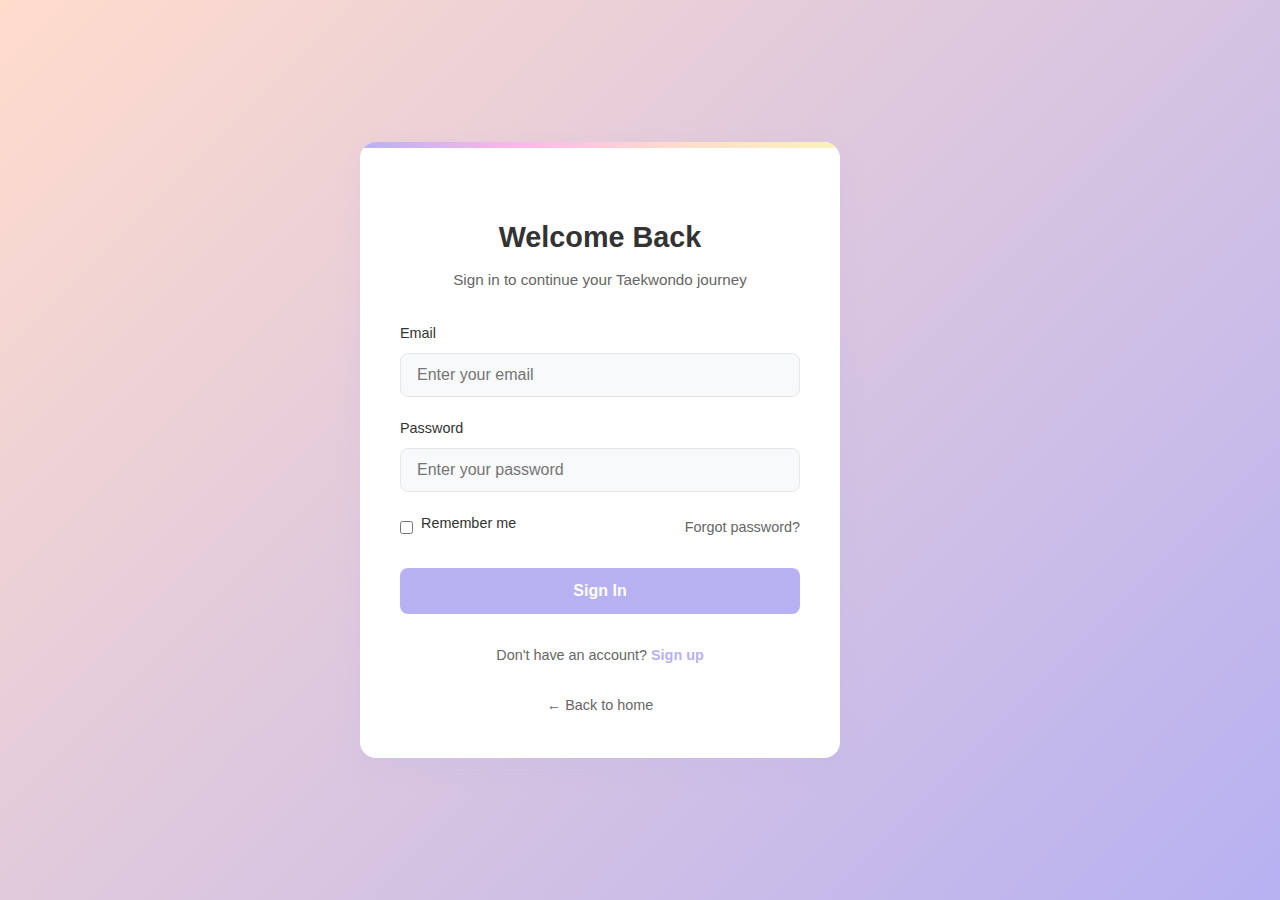
==== login.html @ 1f33d306 "init publish" ====
<!DOCTYPE html>
<html lang="en">
<head>
    <meta charset="UTF-8">
    <meta http-equiv="X-UA-Compatible" content="IE=edge">
    <meta name="viewport" content="width=device-width, initial-scale=1.0">
    <title>Login - Taekwondo Community</title>
    <link rel="stylesheet" href="style.css">
    <link rel="stylesheet" href="auth.css">
</head>
<body>
    <div class="auth-container">
        <div class="auth-card">
            <div class="auth-header">
                <h1>Welcome Back</h1>
                <p>Sign in to continue your Taekwondo journey</p>
            </div>
            
            <div class="alert-message error" id="errorMessage" style="display: none;"></div>
            <div class="alert-message success" id="successMessage" style="display: none;"></div>
            
            <form class="auth-form" id="loginForm">
                <div class="form-group">
                    <label for="email">Email</label>
                    <input type="email" id="email" name="email" placeholder="Enter your email" required>
                    <div class="error-text" id="emailError"></div>
                </div>
                
                <div class="form-group">
                    <label for="password">Password</label>
                    <input type="password" id="password" name="password" placeholder="Enter your password" required>
                    <div class="error-text" id="passwordError"></div>
                </div>
                
                <div class="form-options">
                    <div class="remember-me">
                        <input type="checkbox" id="remember" name="remember">
                        <label for="remember">Remember me</label>
                    </div>
                    <a href="#" class="forgot-password">Forgot password?</a>
                </div>
                
                <button type="submit" class="auth-button" id="loginButton">
                    <span class="button-text">Sign In</span>
                    <span class="button-loader" style="display: none;"></span>
                </button>
            </form>
            
            <div class="auth-footer">
                <p>Don't have an account? <a href="register.html">Sign up</a></p>
            </div>
            
            <div class="return-home">
                <a href="index.html">← Back to home</a>
            </div>
        </div>
    </div>

    <script>
        document.addEventListener('DOMContentLoaded', function() {
            const loginForm = document.getElementById('loginForm');
            const loginButton = document.getElementById('loginButton');
            const buttonText = loginButton.querySelector('.button-text');
            const buttonLoader = loginButton.querySelector('.button-loader');
            const errorMessage = document.getElementById('errorMessage');
            const successMessage = document.getElementById('successMessage');
            const emailError = document.getElementById('emailError');
            const passwordError = document.getElementById('passwordError');

            // Function to validate email format
            function isValidEmail(email) {
                const emailRegex = /^[^\s@]+@[^\s@]+\.[^\s@]+$/;
                return emailRegex.test(email);
            }

            // Function to display specific field errors
            function showFieldError(element, message) {
                element.textContent = message;
                element.style.display = 'block';
            }

            // Function to clear field errors
            function clearFieldErrors() {
                emailError.textContent = '';
                emailError.style.display = 'none';
                passwordError.textContent = '';
                passwordError.style.display = 'none';
            }

            // Function to show alert messages
            function showAlert(element, message) {
                element.textContent = message;
                element.style.display = 'block';
                setTimeout(() => {
                    element.style.display = 'none';
                }, 5000);
            }

            // Set loading state
            function setLoading(isLoading) {
                if (isLoading) {
                    buttonText.style.display = 'none';
                    buttonLoader.style.display = 'block';
                    loginButton.disabled = true;
                } else {
                    buttonText.style.display = 'block';
                    buttonLoader.style.display = 'none';
                    loginButton.disabled = false;
                }
            }

            loginForm.addEventListener('submit', function(e) {
                e.preventDefault();
                clearFieldErrors();
                errorMessage.style.display = 'none';
                successMessage.style.display = 'none';

                const email = document.getElementById('email').value.trim();
                const password = document.getElementById('password').value.trim();
                let hasError = false;

                // Validate email
                if (!email) {
                    showFieldError(emailError, 'Email is required');
                    hasError = true;
                } else if (!isValidEmail(email)) {
                    showFieldError(emailError, 'Please enter a valid email address');
                    hasError = true;
                }

                // Validate password
                if (!password) {
                    showFieldError(passwordError, 'Password is required');
                    hasError = true;
                }

                if (hasError) return;

                // Set loading state
                setLoading(true);

                // Prepare data for API
                const data = {
                    email: email,
                    password: password
                };

                // Call Xano API
                fetch('https://x8ki-letl-twmt.n7.xano.io/api:jyotHfBB/auth/login', {
                    method: 'POST',
                    headers: {
                        'Content-Type': 'application/json'
                    },
                    body: JSON.stringify(data)
                })
                .then(response => {
                    if (!response.ok) {
                        return response.json().then(err => {
                            throw new Error(err.message || 'Login failed. Please check your credentials.');
                        });
                    }
                    return response.json();
                })
                .then(data => {
                    // Login successful
                    showAlert(successMessage, 'Login successful! Redirecting...');
                    
                    // Store auth token
                    if (data.authToken) {
                        localStorage.setItem('authToken', data.authToken);
                    }
                    
                    // Redirect to home page after delay
                    setTimeout(() => {
                        window.location.href = 'index.html';
                    }, 1500);
                })
                .catch(error => {
                    showAlert(errorMessage, error.message || 'Login failed. Please try again.');
                })
                .finally(() => {
                    setLoading(false);
                });
            });
        });
    </script>
</body>
</html>
---- style.css ----
/* Responsive design */
@media (max-width: 768px) {
    body {
        padding: 10px;
    }
    
    h1 {
        font-size: 1.8rem;
    }
    
    h2 {
        font-size: 1.3rem;
    }
    
    .container {
        flex-direction: column;
        align-items: center;
    }
    
    .main-image {
        width: auto;
    }
    
    .menu-toggle {
        display: flex;
    }
    
    .nav-menu {
        position: absolute;
        flex-direction: column;
        background-color: white;
        width: 100%;
        top: 70px;
        left: 0;
        padding: 20px 0;
        box-shadow: 0 10px 10px rgba(0, 0, 0, 0.05);
        gap: 15px;
        transform: translateY(-150%);
        opacity: 0;
        transition: all 0.3s;
        pointer-events: none;
        z-index: 90;
    }
    
    .nav-menu.active {
        transform: translateY(0);
        opacity: 1;
        pointer-events: all;
    }
    
    .nav-menu li {
        text-align: center;
    }
    
    .auth-links {
        position: absolute;
        right: 60px;
    }
    
    .login-btn {
        display: none;
    }
    
    .menu-toggle.active span:nth-child(1) {
        transform: translateY(8px) rotate(45deg);
    }
    
    .menu-toggle.active span:nth-child(2) {
        opacity: 0;
    }
    
    .menu-toggle.active span:nth-child(3) {
        transform: translateY(-8px) rotate(-45deg);
    }
    
    .user-dropdown {
        right: -10px;
    }
}/* Base styles */
:root {
    /* New color theme */
    --purple: #B7B1F2;
    --pink: #FDB7EA;
    --peach: #FFDCCC;
    --yellow: #FBF3B9;
    
    /* RGB values */
    --purple-rgb: 183, 177, 242;
    --pink-rgb: 253, 183, 234;
    --peach-rgb: 255, 220, 204;
    --yellow-rgb: 251, 243, 185;
    
    /* Original variables for compatibility */
    --primary-color: var(--purple);
    --primary-dark: rgba(var(--purple-rgb), 0.8);
    --highlight-color: var(--pink);
    --background-color: #f8f9fa;
    --text-color: #333;
    --header-color: #444;
}

* {
    margin: 0;
    padding: 0;
    box-sizing: border-box;
}

body {
    background-color: var(--background-color);
    background-image: linear-gradient(45deg, var(--yellow) 0%, var(--peach) 100%);
    color: var(--text-color);
    font-family: Arial, sans-serif;
    line-height: 1.6;
    max-width: 1200px;
    margin: 0 auto;
    padding: 20px;
    min-height: 100vh;
}

/* Typography */
h1, h2, h3, h4 {
    color: var(--header-color);
    margin-bottom: 1rem;
}

h1 {
    text-align: center;
    font-size: 2.2rem;
    margin: 2rem 0;
}

h2 {
    font-size: 1.5rem;
    border-bottom: 2px solid var(--primary-color);
    padding-bottom: 0.5rem;
    margin-top: 1.5rem;
}

p {
    margin-bottom: 1rem;
}

.highlight {
    color: var(--highlight-color);
    font-weight: bold;
}

/* Layout */
header, footer {
    text-align: center;
    padding: 1rem 0;
}

footer {
    margin-top: 2rem;
    font-style: italic;
    font-size: 0.9rem;
}

.hero {
    display: flex;
    justify-content: center;
    margin: 2rem 0;
}

.gallery {
    text-align: center;
    width: 100%;
}

.main-image {
    max-width: auto;
    height: auto;
    border-radius: 12px;
    box-shadow: 0 8px 16px rgba(var(--purple-rgb), 0.3);
    transition: opacity 0.3s ease;
    object-fit: cover;
    max-height: 400px;
    width: 100%;
}

.content, .characteristics {
    max-width: 800px;
    margin: 0 auto;
    padding: 1rem;
}

.characteristic-item {
    margin-bottom: 2rem;
    padding: .5rem;
    background-color: rgba(255, 255, 255, 0.7);
    border-radius: 12px;
    box-shadow: 0 4px 12px rgba(var(--purple-rgb), 0.15);
    transition: transform 0.3s ease, box-shadow 0.3s ease;
}

.view-technique {
    background-color: var(--primary-color);
    color: white;
    border: none;
    padding: 8px 16px;
    margin-top: 12px;
    border-radius: 6px;
    cursor: pointer;
    font-weight: 500;
    transition: all 0.2s ease;
    display: inline-block;
}

.view-technique:hover {
    background-color: rgba(var(--purple-rgb), 0.8);
    transform: translateY(-2px);
    box-shadow: 0 4px 8px rgba(var(--purple-rgb), 0.3);
}

.characteristic-item.active {
    border-left: 4px solid var(--pink);
    transform: translateY(-5px);
    box-shadow: 0 8px 20px rgba(var(--purple-rgb), 0.25);
}

/* Navigation */
.container {
    display: flex;
    justify-content: center;
    gap: 1rem;
    margin: 2rem 0;
}

.next-button, .previous-button {
    display: inline-block;
    padding: 12px 24px;
    background-color: var(--primary-color);
    color: white;
    border: none;
    border-radius: 8px;
    font-size: 1rem;
    font-weight: 500;
    cursor: pointer;
    text-decoration: none;
    transition: all 0.3s ease;
    box-shadow: 0 2px 8px rgba(var(--purple-rgb), 0.3);
}

.next-button:hover, .previous-button:hover {
    background-color: var(--primary-dark);
    transform: translateY(-2px);
    box-shadow: 0 4px 12px rgba(var(--purple-rgb), 0.4);
}

.next-button:active, .previous-button:active {
    transform: translateY(0);
    box-shadow: 0 2px 4px rgba(var(--purple-rgb), 0.3);
}

/* Navigation Bar */
.navbar {
    background-color: white;
    box-shadow: 0 2px 10px rgba(0, 0, 0, 0.05);
    position: sticky;
    top: 0;
    z-index: 100;
}

.navbar-container {
    display: flex;
    justify-content: space-between;
    align-items: center;
    padding: 15px 20px;
    max-width: 1200px;
    margin: 0 auto;
}

.logo {
    font-weight: 700;
    font-size: 1.5rem;
    color: var(--text-color);
    text-decoration: none;
    letter-spacing: 1px;
}

.nav-menu {
    display: flex;
    list-style: none;
    margin: 0;
    padding: 0;
    gap: 30px;
}

.nav-link {
    color: var(--text-color);
    text-decoration: none;
    font-weight: 500;
    position: relative;
    transition: color 0.3s;
    padding: 8px 12px;
}

.nav-link:hover {
    color: var(--primary-color);
}

.nav-link::after {
    content: '';
    position: absolute;
    width: 0;
    height: 2px;
    bottom: 0;
    left: 50%;
    transform: translateX(-50%);
    background-color: var(--primary-color);
    transition: width 0.3s;
}

.nav-link:hover::after {
    width: 80%;
}

.nav-link.active {
    color: var(--primary-color);
}

.nav-link.active::after {
    width: 80%;
    background-color: var(--pink);
}

.auth-links {
    display: flex;
    align-items: center;
    gap: 15px;
}

.login-btn {
    color: var(--primary-color);
    text-decoration: none;
    font-weight: 600;
    transition: color 0.3s;
}

.login-btn:hover {
    color: rgba(var(--purple-rgb), 0.8);
}

.register-btn {
    background-color: var(--primary-color);
    color: white;
    text-decoration: none;
    padding: 8px 16px;
    border-radius: 6px;
    font-weight: 600;
    transition: all 0.3s;
}

.register-btn:hover {
    background-color: rgba(var(--purple-rgb), 0.8);
    transform: translateY(-2px);
}

.menu-toggle {
    display: none;
    flex-direction: column;
    gap: 5px;
    cursor: pointer;
}

.menu-toggle span {
    display: block;
    width: 25px;
    height: 3px;
    background-color: var(--text-color);
    transition: all 0.3s;
}

/* User Profile & Logout Styling */
.user-profile {
    position: relative;
    cursor: pointer;
}

.user-greeting {
    display: inline-block;
    color: var(--text-color);
    font-weight: 500;
    padding: 8px 12px;
    position: relative;
}

.user-greeting::after {
    content: '▼';
    font-size: 0.7em;
    margin-left: 5px;
    transition: transform 0.3s;
}

.user-profile.active .user-greeting::after {
    transform: rotate(180deg);
}

.user-dropdown {
    position: absolute;
    top: 100%;
    right: 0;
    background-color: white;
    border-radius: 8px;
    box-shadow: 0 5px 15px rgba(var(--purple-rgb), 0.2);
    width: 150px;
    overflow: hidden;
    opacity: 0;
    visibility: hidden;
    transform: translateY(10px);
    transition: all 0.3s;
    z-index: 100;
}

.user-profile.active .user-dropdown {
    opacity: 1;
    visibility: visible;
    transform: translateY(0);
}

.user-dropdown ul {
    list-style: none;
    padding: 0;
    margin: 0;
}

.user-dropdown ul li {
    border-bottom: 1px solid rgba(var(--purple-rgb), 0.1);
}

.user-dropdown ul li:last-child {
    border-bottom: none;
}

.user-dropdown ul li a {
    display: block;
    padding: 12px 15px;
    color: var(--text-color);
    text-decoration: none;
    transition: all 0.2s;
}

.user-dropdown ul li a:hover {
    background-color: rgba(var(--purple-rgb), 0.1);
    color: var(--primary-color);
}

#logoutBtn {
    color: #e74c3c;
}

.logout-message {
    position: fixed;
    top: 20px;
    right: 20px;
    background-color: rgba(var(--purple-rgb), 0.9);
    color: white;
    padding: 12px 20px;
    border-radius: 8px;
    z-index: 1000;
    animation: fadeInOut 2s ease;
}

@keyframes fadeInOut {
    0% { opacity: 0; transform: translateY(-20px); }
    20% { opacity: 1; transform: translateY(0); }
    80% { opacity: 1; transform: translateY(0); }
    100% { opacity: 0; transform: translateY(-20px); }
}

/* Make sure these accordion styles are added to your style.css file */

/* Accordion Styles */
.accordion-container {
    max-width: 800px;
    margin: 0 auto;
}

.accordion {
    margin-bottom: 1rem;
    border-radius: 12px;
    overflow: hidden;
    transition: all 0.3s ease;
}

.accordion-header {
    padding: 1.25rem 1.5rem;
    background-color: rgba(255, 255, 255, 0.8);
    display: flex;
    justify-content: space-between;
    align-items: center;
    cursor: pointer;
    border-radius: 12px;
    transition: all 0.3s ease;
}

.accordion-header:hover {
    background-color: rgba(255, 255, 255, 0.9);
}

.accordion-header h2 {
    margin: 0;
    font-size: 1.3rem;
    transition: color 0.3s ease;
}

.accordion-icon {
    font-size: 1.5rem;
    color: var(--primary-color);
    transition: transform 0.3s ease;
}

.accordion.active .accordion-icon {
    transform: rotate(45deg);
}

.accordion-content {
    background-color: rgba(255, 255, 255, 0.7);
    padding: 0 1.5rem;
    max-height: 0;
    overflow: hidden;
    transition: all 0.5s ease;
    opacity: 0;
    visibility: hidden;
}

.accordion.active .accordion-content {
    padding: 1.5rem;
    max-height: none; /* Remove the fixed height limit */
    opacity: 1;
    visibility: visible;
}
.accordion.active .accordion-header {
    border-radius: 12px 12px 0 0;
    background-color: rgba(var(--purple-rgb), 0.1);
}

.characteristic-item.technique-active .accordion-header {
    background-color: rgba(var(--pink-rgb), 0.15);
    border-left: 4px solid var(--pink);
}

.characteristic-item.technique-active .accordion-icon {
    color: var(--pink);
}

/* Add these styles to your style.css file to fix the hero image display */

/* Hero section styling */
.hero {
    width: 100%;
    display: flex;
    justify-content: center;
    align-items: center;
    margin: 2rem 0;
    overflow: hidden;
}

.gallery {
    width: 100%;
    max-width: 1200px;
    text-align: center;
}

.main-image {
    width: auto;
    height: auto;
    max-height: 500px;
    object-fit: cover;
    object-position: center;
    border-radius: 12px;
    box-shadow: 0 8px 16px rgba(var(--purple-rgb), 0.3);
    transition: opacity 0.3s ease;
}

/* Responsive adjustments */
@media (max-width: 768px) {
    .main-image {
        max-height: 300px;
    }
}

/* Optional: If you prefer the image to be contained instead of cropped */
.main-image.contain {
    object-fit: contain;
    background-color: rgba(0, 0, 0, 0.05);
    padding: 10px;
}

/* Add these styles to create the modal effect shown in your screenshot */

/* Modal Styles */
.technique-modal {
    display: none;
    position: fixed;
    top: 0;
    left: 0;
    width: 100%;
    height: 100%;
    background-color: rgba(0, 0, 0, 0.5);
    z-index: 1000;
    justify-content: center;
    align-items: center;
    padding: 20px;
}

.technique-modal.active {
    display: flex;
}

.modal-content {
    background-color: white;
    border-radius: 12px;
    max-width: 800px;
    width: 100%;
    max-height: 90vh;
    overflow-y: auto;
    position: relative;
    box-shadow: 0 10px 25px rgba(0, 0, 0, 0.2);
    animation: modalFadeIn 0.3s ease;
}

@keyframes modalFadeIn {
    from {
        opacity: 0;
        transform: translateY(-20px);
    }
    to {
        opacity: 1;
        transform: translateY(0);
    }
}

.modal-header {
    padding: 15px 20px;
    border-bottom: 2px solid var(--peach);
    display: flex;
    justify-content: space-between;
    align-items: center;
    background-color: rgba(var(--pink-rgb), 0.1);
}

.modal-header h3 {
    margin: 0;
    color: var(--highlight-color);
    font-size: 1.3rem;
}

.close-modal {
    background: none;
    border: none;
    font-size: 1.5rem;
    color: #999;
    cursor: pointer;
    transition: color 0.2s;
}

.close-modal:hover {
    color: #333;
}

/* Modal Image Container */
.modal-image-container {
    width: 100%;
    overflow: hidden;
    border-bottom: 1px solid #eee;
}

.modal-image {
    width: 100%;
    height: auto;
    max-height: 300px;
    object-fit: cover;
    object-position: center;
    display: block;
}

.modal-body {
    padding: 20px;
    line-height: 1.6;
}

.modal-footer {
    padding: 15px 20px;
    border-top: 1px solid #eee;
    text-align: center;
}

.view-technique-modal {
    background-color: var(--primary-color);
    color: white;
    border: none;
    padding: 8px 16px;
    margin-top: 5px;
    border-radius: 6px;
    cursor: pointer;
    font-weight: 500;
    transition: all 0.2s ease;
    display: inline-block;
}

.view-technique-modal:hover {
    background-color: rgba(var(--purple-rgb), 0.8);
    transform: translateY(-2px);
    box-shadow: 0 4px 8px rgba(var(--purple-rgb), 0.3);
}

/* For mobile */
@media (max-width: 768px) {
    .modal-content {
        max-height: 90vh;
    }
    
    .modal-image {
        max-height: 400px;
    }
}

/* Improved mobile navigation styles */

@media (max-width: 768px) {
    /* Navbar container */
    .navbar {
      padding: 10px 0;
    }
    
    .navbar-container {
      padding: 0 15px;
      position: relative;
    }
    
    /* Logo */
    .logo {
      font-size: 1.2rem;
      letter-spacing: 1px;
      font-weight: 700;
    }
    
    /* Menu toggle (hamburger) button */
    .menu-toggle {
      display: flex;
      flex-direction: column;
      gap: 5px;
      background: none;
      border: none;
      padding: 5px;
      margin-right: 10px;
      cursor: pointer;
      z-index: 100;
    }
    
    .menu-toggle span {
      display: block;
      width: 25px;
      height: 3px;
      background-color: var(--text-color);
      transition: all 0.3s;
      border-radius: 2px;
    }
    
    /* Hamburger animation */
    .menu-toggle.active span:nth-child(1) {
      transform: translateY(8px) rotate(45deg);
    }
    
    .menu-toggle.active span:nth-child(2) {
      opacity: 0;
    }
    
    .menu-toggle.active span:nth-child(3) {
      transform: translateY(-8px) rotate(-45deg);
    }
    
    /* Mobile dropdown menu */
    .nav-menu {
      position: absolute;
      flex-direction: column;
      background-color: white;
      width: 100%;
      top: 60px;
      left: 0;
      padding: 20px 0;
      box-shadow: 0 10px 10px rgba(0, 0, 0, 0.05);
      gap: 15px;
      transform: translateY(-150%);
      opacity: 0;
      transition: all 0.3s;
      pointer-events: none;
      z-index: 95;
    }
    
    .nav-menu.active {
      transform: translateY(0);
      opacity: 1;
      pointer-events: all;
    }
    
    .nav-menu li {
      text-align: center;
      width: 100%;
    }
    
    .nav-link {
      display: block;
      padding: 12px 20px;
      width: 100%;
    }
    
    /* Auth links in mobile */
    .auth-links {
      position: absolute;
      right: 15px;
      top: 50%;
      transform: translateY(-50%);
      display: flex;
      align-items: center;
    }
    
    /* User greeting and logout */
    .user-greeting {
      display: none; /* Hide on mobile to save space */
    }
    
    .logout-btn {
      color: #e74c3c;
      text-decoration: none;
      padding: 8px 15px;
      font-weight: 600;
      font-size: 0.9rem;
      border-radius: 4px;
      background-color: rgba(231, 76, 60, 0.1);
    }
    
    /* Login/register buttons in mobile */
    .login-btn {
      display: none; /* Hide login on mobile to save space */
    }
    
    .register-btn {
      font-size: 0.9rem;
      padding: 6px 12px;
    }
  }

  /* Desktop navigation styles */

/* Navbar base */
.navbar {
    background-color: white;
    box-shadow: 0 2px 10px rgba(0, 0, 0, 0.05);
    position: sticky;
    top: 0;
    z-index: 100;
}

.navbar-container {
    display: flex;
    justify-content: space-between;
    align-items: center;
    padding: 15px 20px;
    max-width: 1200px;
    margin: 0 auto;
}

.nav-left {
    display: flex;
    align-items: center;
}

/* Logo styling */
.logo {
    font-weight: 700;
    font-size: 1.5rem;
    color: var(--text-color);
    text-decoration: none;
    letter-spacing: 1px;
}

/* Navigation menu */
.nav-menu {
    display: flex;
    list-style: none;
    margin: 0;
    padding: 0;
    gap: 30px;
}

.nav-link {
    color: var(--text-color);
    text-decoration: none;
    font-weight: 500;
    position: relative;
    transition: color 0.3s;
    padding: 8px 12px;
}

.nav-link:hover {
    color: var(--primary-color);
}

.nav-link::after {
    content: '';
    position: absolute;
    width: 0;
    height: 2px;
    bottom: 0;
    left: 50%;
    transform: translateX(-50%);
    background-color: var(--primary-color);
    transition: width 0.3s;
}

.nav-link:hover::after {
    width: 80%;
}

.nav-link.active {
    color: var(--primary-color);
}

.nav-link.active::after {
    width: 80%;
    background-color: var(--pink);
}

/* Auth links */
.auth-links {
    display: flex;
    align-items: center;
    gap: 15px;
}

.login-btn {
    color: var(--primary-color);
    text-decoration: none;
    font-weight: 600;
    transition: color 0.3s;
}

.login-btn:hover {
    color: rgba(var(--purple-rgb), 0.8);
}

.register-btn {
    background-color: var(--primary-color);
    color: white;
    text-decoration: none;
    padding: 8px 16px;
    border-radius: 6px;
    font-weight: 600;
    transition: all 0.3s;
}

.register-btn:hover {
    background-color: rgba(var(--purple-rgb), 0.8);
    transform: translateY(-2px);
}

/* Menu toggle button - hidden on desktop */
.menu-toggle {
    display: none;
}

#modalImage{
    height: 100%;
}
---- auth.css ----
/* Auth pages styling */
:root {
    /* New color theme */
    --purple: #B7B1F2;
    --pink: #FDB7EA;
    --peach: #FFDCCC;
    --yellow: #FBF3B9;
    
    /* RGB values */
    --purple-rgb: 183, 177, 242;
    --pink-rgb: 253, 183, 234;
    --peach-rgb: 255, 220, 204;
    --yellow-rgb: 251, 243, 185;
    
    /* Design system */
    --primary: var(--purple);
    --secondary: var(--pink);
    --accent: var(--peach);
    --background: #ffffff;
    --text-dark: #333333;
    --text-light: #666666;
    --border-color: #e6e6e6;
    --shadow-color: rgba(0, 0, 0, 0.1);
}

body {
    background: linear-gradient(135deg, var(--peach) 0%, var(--purple) 100%);
    min-height: 100vh;
    display: flex;
    align-items: center;
    justify-content: center;
    margin: 0;
    padding: 20px;
    font-family: 'Arial', sans-serif;
}

.auth-container {
    width: 100%;
    max-width: 480px;
    margin: 0 auto;
}

.auth-card {
    background-color: var(--background);
    border-radius: 16px;
    box-shadow: 0 8px 24px rgba(var(--purple-rgb), 0.15);
    padding: 40px;
    overflow: hidden;
    position: relative;
}

.auth-card::before {
    content: '';
    position: absolute;
    top: 0;
    left: 0;
    right: 0;
    height: 6px;
    background: linear-gradient(90deg, 
        var(--purple) 0%, 
        var(--pink) 33%, 
        var(--peach) 66%, 
        var(--yellow) 100%);
}

.auth-header {
    text-align: center;
    margin-bottom: 30px;
}

.auth-header h1 {
    color: var(--text-dark);
    font-size: 1.8rem;
    margin-bottom: 8px;
}

.auth-header p {
    color: var(--text-light);
    font-size: 0.95rem;
    margin: 0;
}

.auth-form {
    margin-bottom: 20px;
}

.form-group {
    margin-bottom: 20px;
}

.form-row {
    display: flex;
    gap: 16px;
    margin-bottom: 20px;
}

.form-group.half {
    width: 50%;
}

label {
    display: block;
    margin-bottom: 8px;
    color: var(--text-dark);
    font-size: 0.9rem;
    font-weight: 500;
}

input[type="text"],
input[type="email"],
input[type="password"],
select {
    width: 100%;
    padding: 12px 16px;
    border: 1px solid var(--border-color);
    border-radius: 8px;
    background-color: #f8f9fa;
    font-size: 1rem;
    transition: border-color 0.3s, box-shadow 0.3s;
}

input[type="text"]:focus,
input[type="email"]:focus,
input[type="password"]:focus,
select:focus {
    outline: none;
    border-color: var(--purple);
    box-shadow: 0 0 0 3px rgba(var(--purple-rgb), 0.2);
}

.form-options {
    display: flex;
    justify-content: space-between;
    align-items: center;
    margin: 15px 0 25px;
}

.remember-me {
    display: flex;
    align-items: center;
}

.remember-me input[type="checkbox"] {
    margin-right: 8px;
    accent-color: var(--purple);
}

.forgot-password {
    color: var(--text-light);
    font-size: 0.9rem;
    text-decoration: none;
    transition: color 0.3s;
}

.forgot-password:hover {
    color: var(--purple);
    text-decoration: underline;
}

.terms-privacy {
    display: flex;
    align-items: flex-start;
    margin-bottom: 25px;
    font-size: 0.85rem;
}

.terms-privacy input[type="checkbox"] {
    margin-right: 8px;
    margin-top: 3px;
    accent-color: var(--purple);
}

.terms-privacy a {
    color: var(--purple);
    text-decoration: none;
}

.terms-privacy a:hover {
    text-decoration: underline;
}

.auth-button {
    width: 100%;
    padding: 14px;
    background-color: var(--purple);
    color: white;
    border: none;
    border-radius: 8px;
    font-size: 1rem;
    font-weight: 600;
    cursor: pointer;
    transition: background-color 0.3s, transform 0.1s;
}

.auth-button:hover {
    background-color: rgba(var(--purple-rgb), 0.9);
}

.auth-button:active {
    transform: scale(0.98);
}

.auth-footer {
    text-align: center;
    margin-top: 30px;
    color: var(--text-light);
    font-size: 0.9rem;
}

.auth-footer a {
    color: var(--purple);
    text-decoration: none;
    font-weight: 600;
}

.auth-footer a:hover {
    text-decoration: underline;
}

.return-home {
    margin-top: 25px;
    text-align: center;
}

.return-home a {
    color: var(--text-light);
    font-size: 0.9rem;
    text-decoration: none;
    transition: color 0.3s;
}

.return-home a:hover {
    color: var(--purple);
}

/* Error and alert message styling */
.error-text {
    color: #e74c3c;
    font-size: 0.8rem;
    margin-top: 5px;
    display: none;
}

.alert-message {
    padding: 12px 16px;
    border-radius: 8px;
    margin-bottom: 20px;
    font-size: 0.9rem;
    display: none;
}

.alert-message.error {
    background-color: rgba(231, 76, 60, 0.1);
    border-left: 4px solid #e74c3c;
    color: #c0392b;
}

.alert-message.success {
    background-color: rgba(46, 204, 113, 0.1);
    border-left: 4px solid #2ecc71;
    color: #27ae60;
}

/* Loading spinner */
.button-loader {
    display: inline-block;
    width: 20px;
    height: 20px;
    border: 2px solid rgba(255, 255, 255, 0.3);
    border-radius: 50%;
    border-top-color: #fff;
    animation: spin 0.8s linear infinite;
}

@keyframes spin {
    to {
        transform: rotate(360deg);
    }
}
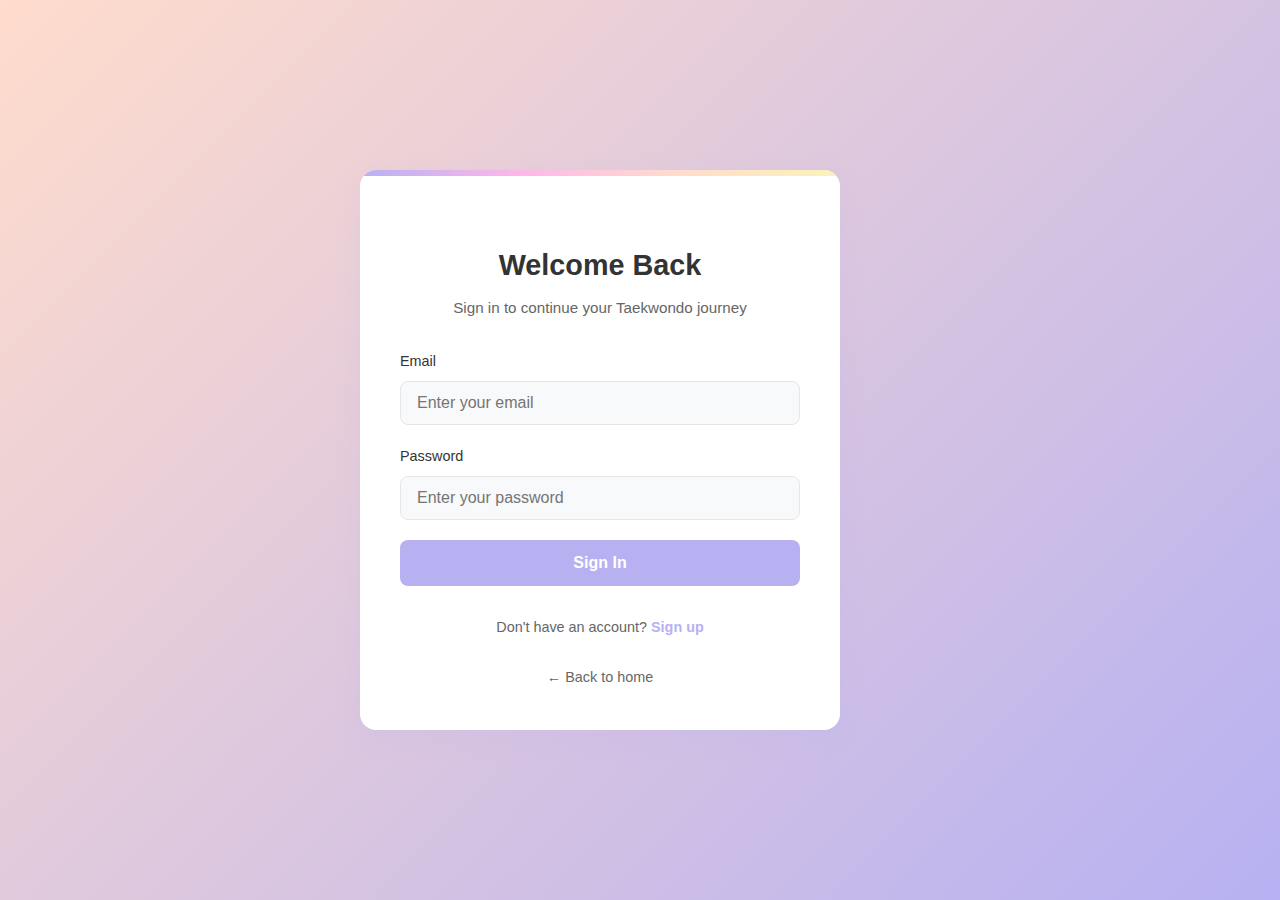
==== commit 48a9be36: "update" ====
--- a/login.html
+++ b/login.html
@@ -32,13 +32,13 @@
                     <div class="error-text" id="passwordError"></div>
                 </div>
                 
-                <div class="form-options">
+                <!-- <div class="form-options">
                     <div class="remember-me">
                         <input type="checkbox" id="remember" name="remember">
                         <label for="remember">Remember me</label>
                     </div>
                     <a href="#" class="forgot-password">Forgot password?</a>
-                </div>
+                </div> -->
                 
                 <button type="submit" class="auth-button" id="loginButton">
                     <span class="button-text">Sign In</span>
